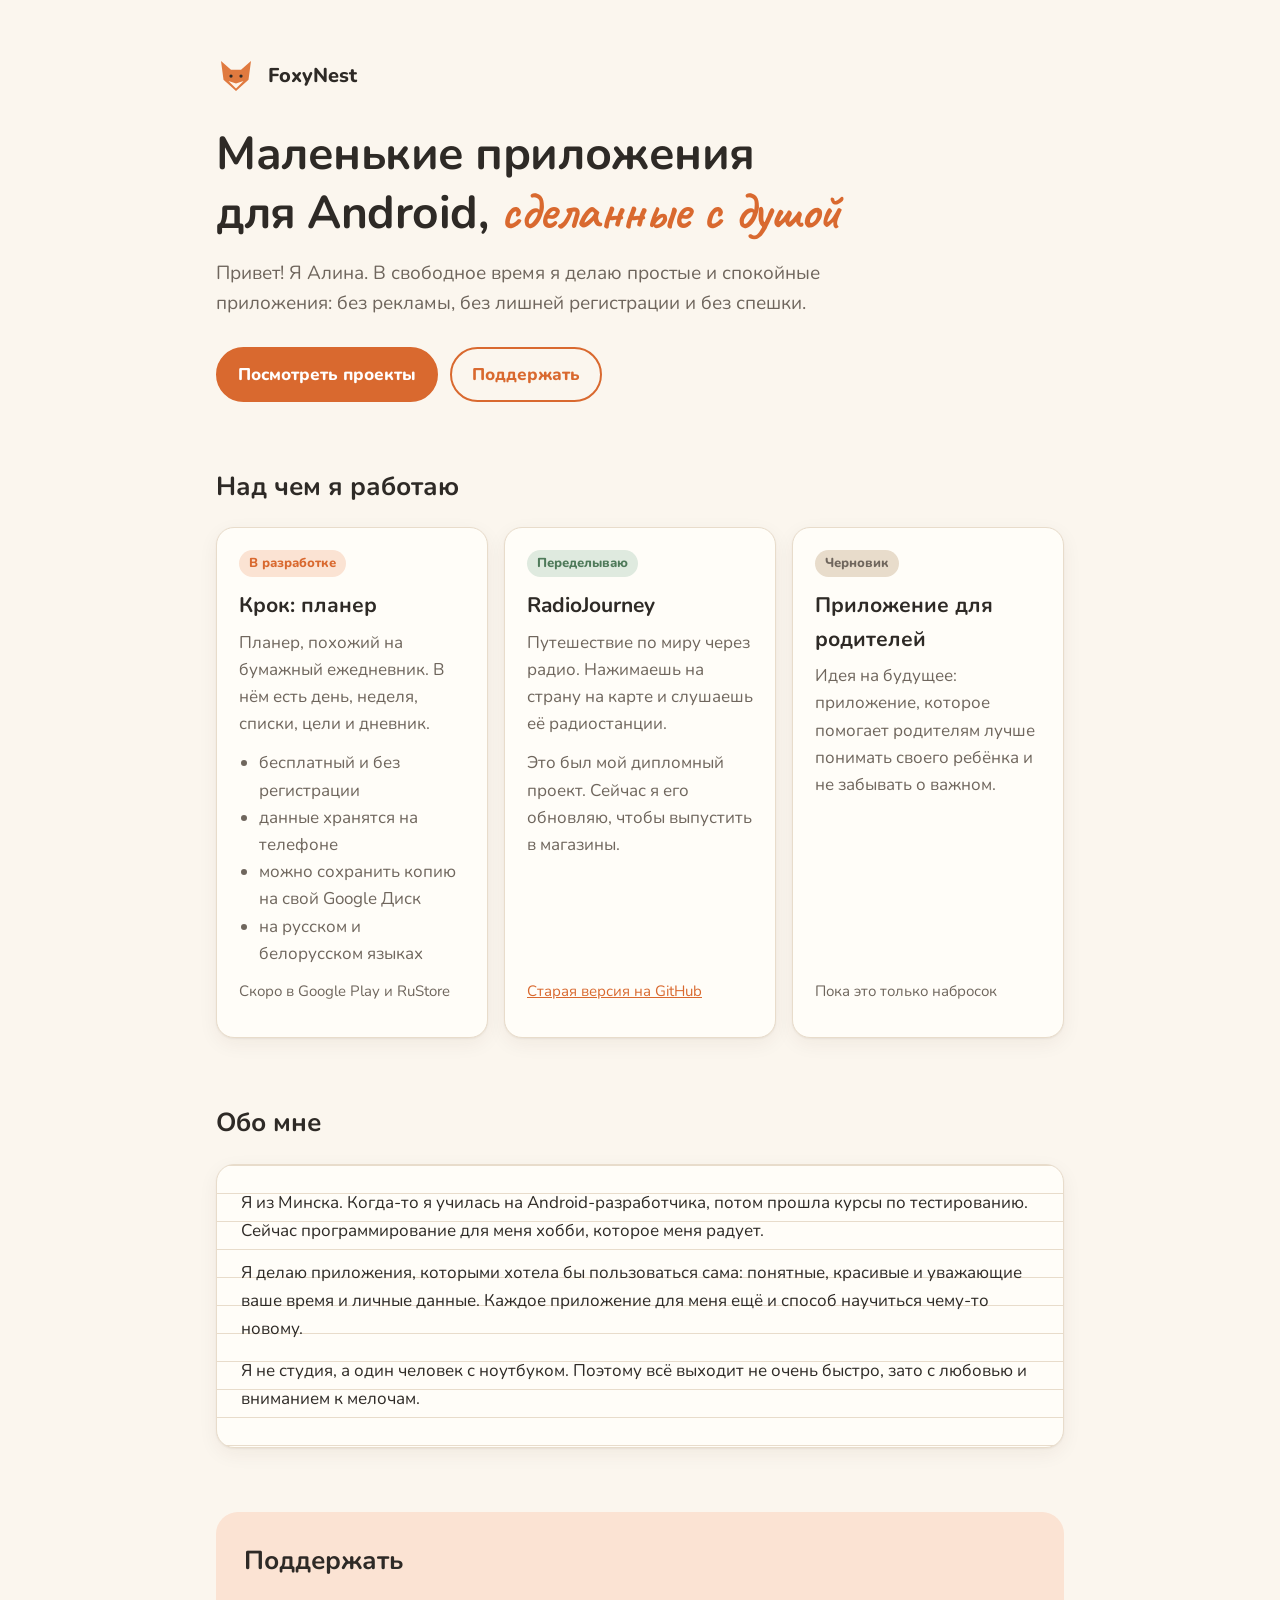
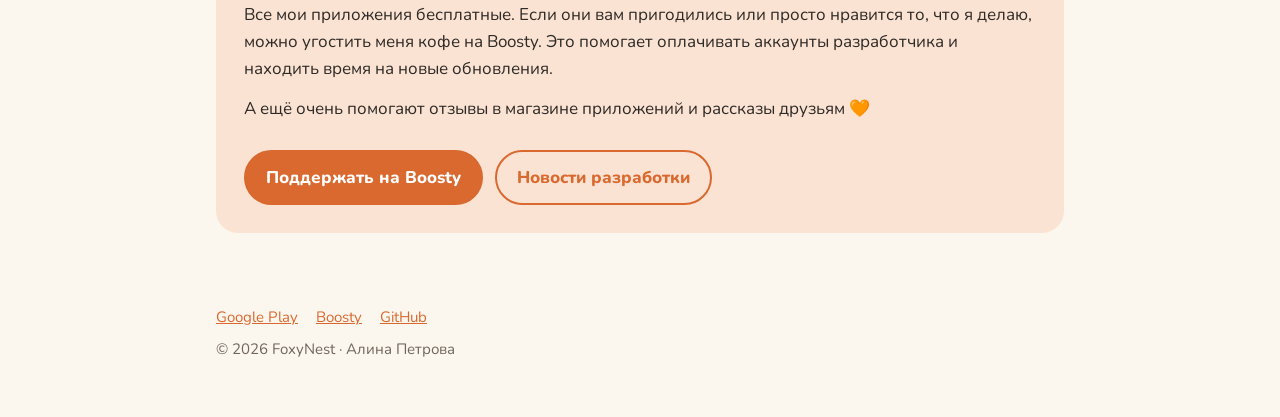
==== index.html @ ed8fb82d "Add files via upload" ====
<!DOCTYPE html>
<html lang="ru">
<head>
  <meta charset="utf-8">
  <meta name="viewport" content="width=device-width, initial-scale=1">
  <title>FoxyNest — приложения для Android</title>
  <meta name="description" content="FoxyNest — маленькая мастерская Алины: простые и спокойные приложения для Android, которые я делаю в свободное время.">
  <!-- Иконка во вкладке браузера: рисуем лисью мордочку прямо тут, без отдельного файла -->
  <link rel="icon" href="data:image/svg+xml,%3Csvg xmlns='http://www.w3.org/2000/svg' viewBox='0 0 64 64'%3E%3Cpath d='M8 8l16 14h16L56 8l-4 30-20 18-20-18z' fill='%23e07a3f'/%3E%3Cpath d='M20 40l12 12 12-12-12 4z' fill='%23fff4e8'/%3E%3C/svg%3E">
  <link rel="preconnect" href="https://fonts.googleapis.com">
  <link rel="preconnect" href="https://fonts.gstatic.com" crossorigin>
  <link href="https://fonts.googleapis.com/css2?family=Caveat:wght@600&family=Nunito:wght@400;600;800&display=swap" rel="stylesheet">
  <style>
    /* Цвета собраны в одном месте, чтобы их было легко поменять */
    :root {
      --bg: #fbf6ee;          /* фон «бумага» */
      --paper: #fffdf8;       /* карточки */
      --ink: #2e2a26;         /* основной текст */
      --muted: #6f665d;       /* второстепенный текст */
      --line: #e8dccb;        /* линии, рамки */
      --fox: #d9692f;         /* лисий оранжевый — акцент */
      --fox-soft: #fbe3d3;
      --green: #4f7a5a;
      --green-soft: #dfeadf;
      --shadow: 0 1px 2px rgba(60,40,20,.06), 0 6px 20px rgba(60,40,20,.06);
    }
    /* Тёмная тема: включается сама, если в телефоне/компьютере стоит тёмная тема */
    @media (prefers-color-scheme: dark) {
      :root {
        --bg: #1d1a17;
        --paper: #26221e;
        --ink: #f1e9df;
        --muted: #b3a797;
        --line: #3b342d;
        --fox: #f08a4b;
        --fox-soft: #3d2a1e;
        --green: #8fbf98;
        --green-soft: #26332a;
        --shadow: none;
      }
    }

    * { box-sizing: border-box; }
    body {
      margin: 0;
      background: var(--bg);
      color: var(--ink);
      font: 17px/1.6 "Nunito", system-ui, sans-serif;
    }
    a { color: var(--fox); }
    .wrap { max-width: 880px; margin: 0 auto; padding: 0 16px; }

    /* ---------- Шапка ---------- */
    header { padding: 56px 0 32px; }
    .brand { display: flex; align-items: center; gap: 12px; font-weight: 800; font-size: 20px; }
    .brand svg { width: 40px; height: 40px; }
    h1 {
      font-size: clamp(30px, 6vw, 46px);
      line-height: 1.15;
      margin: 32px 0 16px;
      letter-spacing: -.01em;
    }
    h1 .hand { font-family: "Caveat", cursive; color: var(--fox); font-size: 1.15em; }
    .lead { font-size: 19px; color: var(--muted); max-width: 640px; margin: 0; }
    .buttons { display: flex; flex-wrap: wrap; gap: 12px; margin-top: 28px; }
    .btn {
      display: inline-block; padding: 12px 20px; border-radius: 999px;
      font-weight: 800; text-decoration: none; border: 2px solid var(--fox);
    }
    .btn.primary { background: var(--fox); color: #fff; }
    .btn.ghost { color: var(--fox); }

    /* ---------- Секции ---------- */
    section { padding: 32px 0; }
    h2 { font-size: 26px; margin: 0 0 20px; }
    .grid { display: grid; gap: 16px; grid-template-columns: repeat(auto-fit, minmax(250px, 1fr)); }
    .card {
      background: var(--paper); border: 1px solid var(--line); border-radius: 18px;
      padding: 22px; box-shadow: var(--shadow); display: flex; flex-direction: column;
    }
    .card h3 { margin: 12px 0 6px; font-size: 21px; }
    .card p { margin: 0 0 12px; color: var(--muted); }
    .card ul { margin: 0 0 12px; padding-left: 20px; color: var(--muted); }
    .card .foot { margin-top: auto; font-size: 15px; }
    .tag {
      align-self: flex-start; font-size: 13px; font-weight: 800; padding: 3px 10px;
      border-radius: 999px; background: var(--fox-soft); color: var(--fox);
    }
    .tag.green { background: var(--green-soft); color: var(--green); }
    .tag.grey { background: var(--line); color: var(--muted); }

    /* Блок «обо мне» — как листок в клетку */
    .note {
      background:
        linear-gradient(var(--line) 1px, transparent 1px) 0 0 / 100% 28px,
        var(--paper);
      border: 1px solid var(--line); border-radius: 18px; padding: 24px 24px 20px;
      box-shadow: var(--shadow);
    }
    .note p { margin: 0 0 14px; line-height: 28px; }

    /* Поддержка */
    .support { background: var(--fox-soft); border-radius: 22px; padding: 28px; }
    .support p { margin: 0 0 12px; }

    footer { padding: 40px 0 56px; color: var(--muted); font-size: 15px; }
    footer .links { display: flex; flex-wrap: wrap; gap: 18px; margin-bottom: 8px; }
  </style>
</head>
<body>

<div class="wrap">

  <header>
    <div class="brand">
      <!-- Логотип-лисичка из простых фигур -->
      <svg viewBox="0 0 64 64" aria-hidden="true">
        <path d="M8 8l16 14h16L56 8l-4 30-20 18-20-18z" fill="#e07a3f"/>
        <path d="M20 40l12 12 12-12-12 4z" fill="#fff4e8"/>
        <circle cx="24" cy="32" r="2.6" fill="#2e2a26"/>
        <circle cx="40" cy="32" r="2.6" fill="#2e2a26"/>
      </svg>
      FoxyNest
    </div>

    <h1>Маленькие приложения<br>для Android, <span class="hand">сделанные с душой</span></h1>
    <p class="lead">
      Привет! Я Алина. В свободное время я делаю простые и спокойные приложения:
      без рекламы, без лишней регистрации и без спешки.
    </p>
    <div class="buttons">
      <a class="btn primary" href="#projects">Посмотреть проекты</a>
      <a class="btn ghost" href="#support">Поддержать</a>
    </div>
  </header>

  <!-- ================= ПРОЕКТЫ ================= -->
  <section id="projects">
    <h2>Над чем я работаю</h2>
    <div class="grid">

      <article class="card">
        <span class="tag">В разработке</span>
        <h3>Крок: планер</h3>
        <p>Планер, похожий на бумажный ежедневник. В нём есть день, неделя, списки, цели и дневник.</p>
        <ul>
          <li>бесплатный и без регистрации</li>
          <li>данные хранятся на телефоне</li>
          <li>можно сохранить копию на свой Google Диск</li>
          <li>на русском и белорусском языках</li>
        </ul>
        <p class="foot">Скоро в Google Play и RuStore</p>
      </article>

      <article class="card">
        <span class="tag green">Переделываю</span>
        <h3>RadioJourney</h3>
        <p>Путешествие по миру через радио. Нажимаешь на страну на карте и слушаешь её радиостанции.</p>
        <p>Это был мой дипломный проект. Сейчас я его обновляю, чтобы выпустить в магазины.</p>
        <p class="foot"><a href="https://github.com/FoxyTheOne/GRADUATE_WORK">Старая версия на GitHub</a></p>
      </article>

      <article class="card">
        <span class="tag grey">Черновик</span>
        <h3>Приложение для родителей</h3>
        <p>Идея на будущее: приложение, которое помогает родителям лучше понимать своего ребёнка и не забывать о важном.</p>
        <p class="foot">Пока это только набросок</p>
      </article>

    </div>
  </section>

  <!-- ================= ОБО МНЕ ================= -->
  <section id="about">
    <h2>Обо мне</h2>
    <div class="note">
      <p>Я из Минска. Когда-то я училась на Android-разработчика, потом прошла курсы по тестированию. Сейчас программирование для меня хобби, которое меня радует.</p>
      <p>Я делаю приложения, которыми хотела бы пользоваться сама: понятные, красивые и уважающие ваше время и личные данные. Каждое приложение для меня ещё и способ научиться чему-то новому.</p>
      <p>Я не студия, а один человек с ноутбуком. Поэтому всё выходит не очень быстро, зато с любовью и вниманием к мелочам.</p>
    </div>
  </section>

  <!-- ================= ПОДДЕРЖКА ================= -->
  <section id="support">
    <div class="support">
      <h2>Поддержать</h2>
      <p>Все мои приложения бесплатные. Если они вам пригодились или просто нравится то, что я делаю, можно угостить меня кофе на Boosty. Это помогает оплачивать аккаунты разработчика и находить время на новые обновления.</p>
      <p>А ещё очень помогают отзывы в магазине приложений и рассказы друзьям 🧡</p>
      <div class="buttons">
        <a class="btn primary" href="https://boosty.to/foxynest/donate">Поддержать на Boosty</a>
        <a class="btn ghost" href="https://boosty.to/foxynest">Новости разработки</a>
      </div>
    </div>
  </section>

  <footer>
    <div class="links">
      <a href="https://play.google.com/store/apps/dev?id=5456793891038364788">Google Play</a>
      <a href="https://boosty.to/foxynest">Boosty</a>
      <a href="https://github.com/FoxyTheOne">GitHub</a>
      <!-- Сюда можно добавить почту, например: <a href="mailto:...">Написать мне</a> -->
    </div>
    © 2026 FoxyNest · Алина Петрова
  </footer>

</div>
</body>
</html>
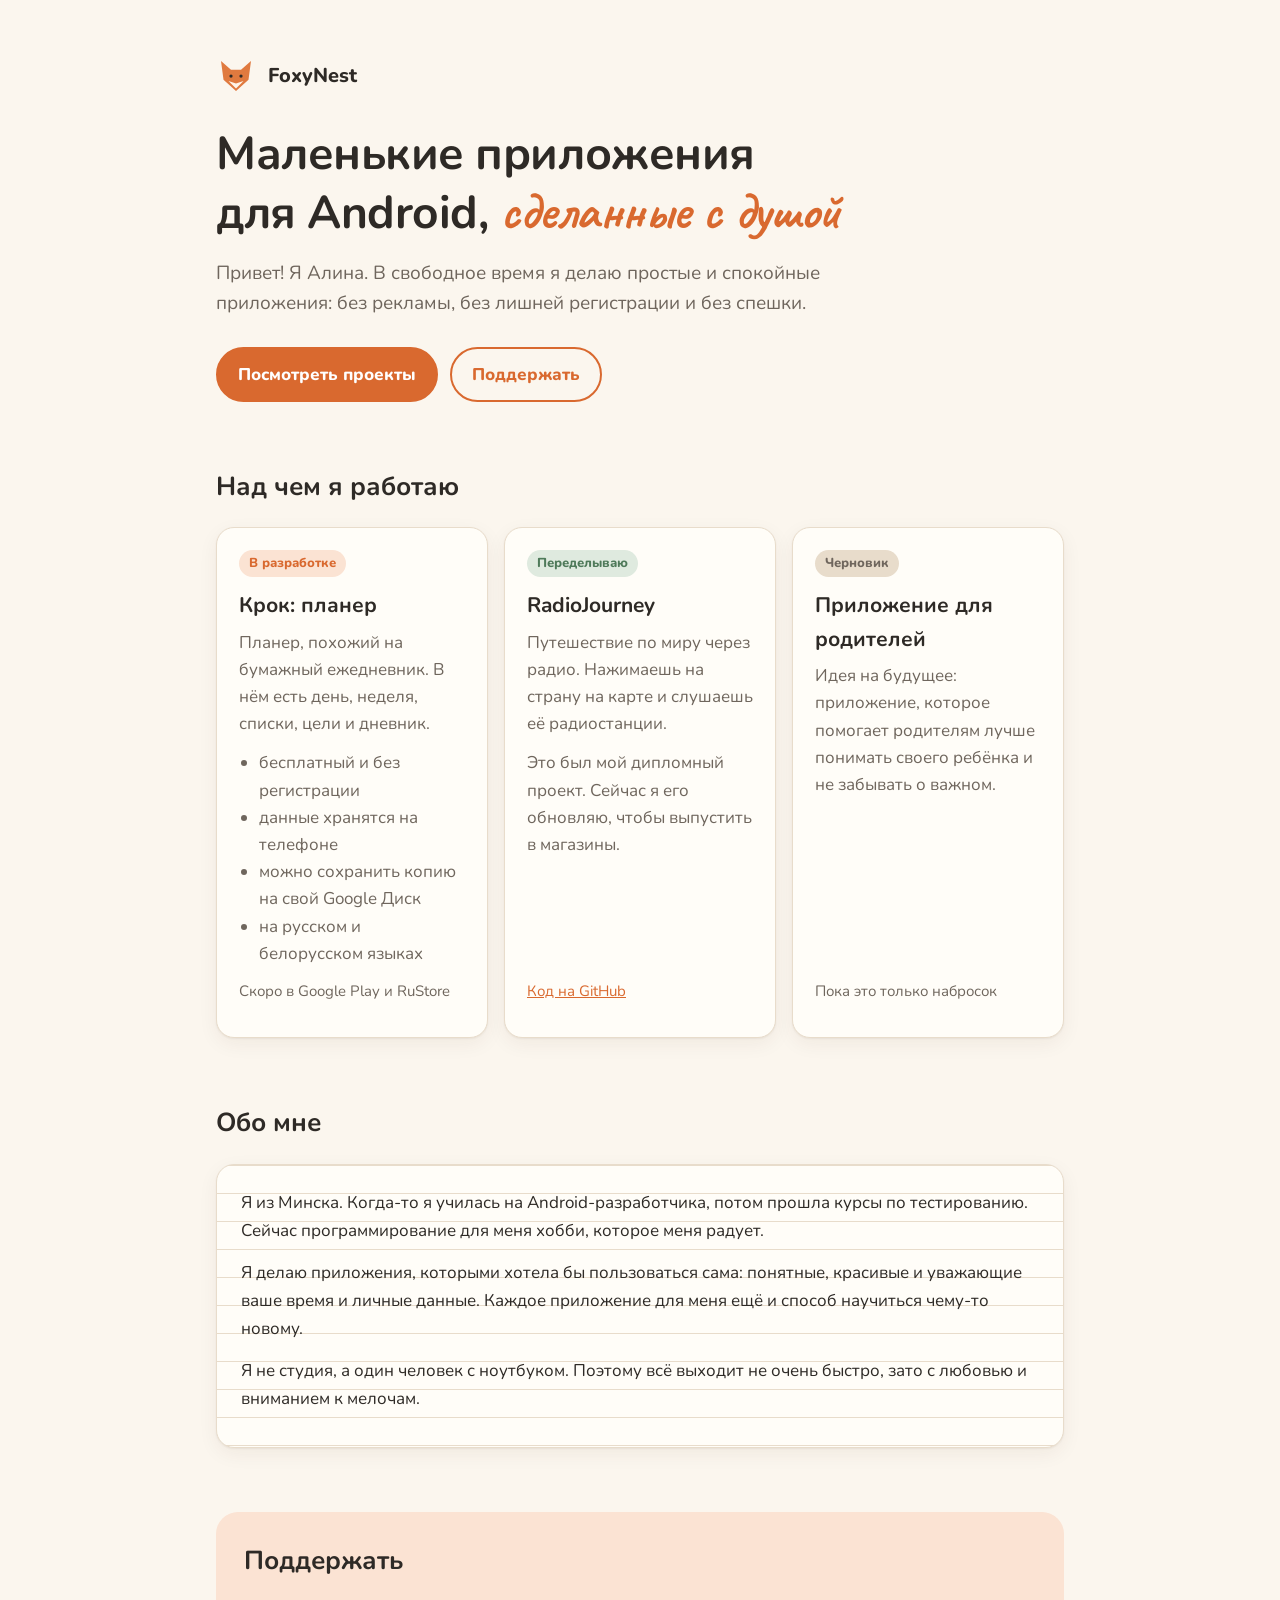
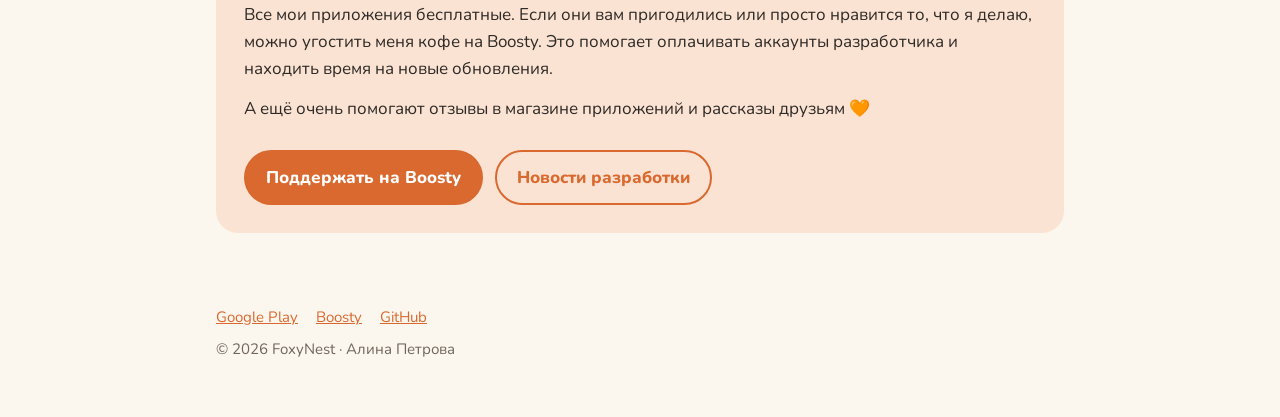
==== commit 2c2b2cbd: "Update index.html" ====
--- a/index.html
+++ b/index.html
@@ -157,7 +157,7 @@
         <h3>RadioJourney</h3>
         <p>Путешествие по миру через радио. Нажимаешь на страну на карте и слушаешь её радиостанции.</p>
         <p>Это был мой дипломный проект. Сейчас я его обновляю, чтобы выпустить в магазины.</p>
-        <p class="foot"><a href="https://github.com/FoxyTheOne/GRADUATE_WORK">Старая версия на GitHub</a></p>
+        <p class="foot"><a href="https://github.com/FoxyTheOne/RadioJourney">Код на GitHub</a></p>
       </article>
 
       <article class="card">
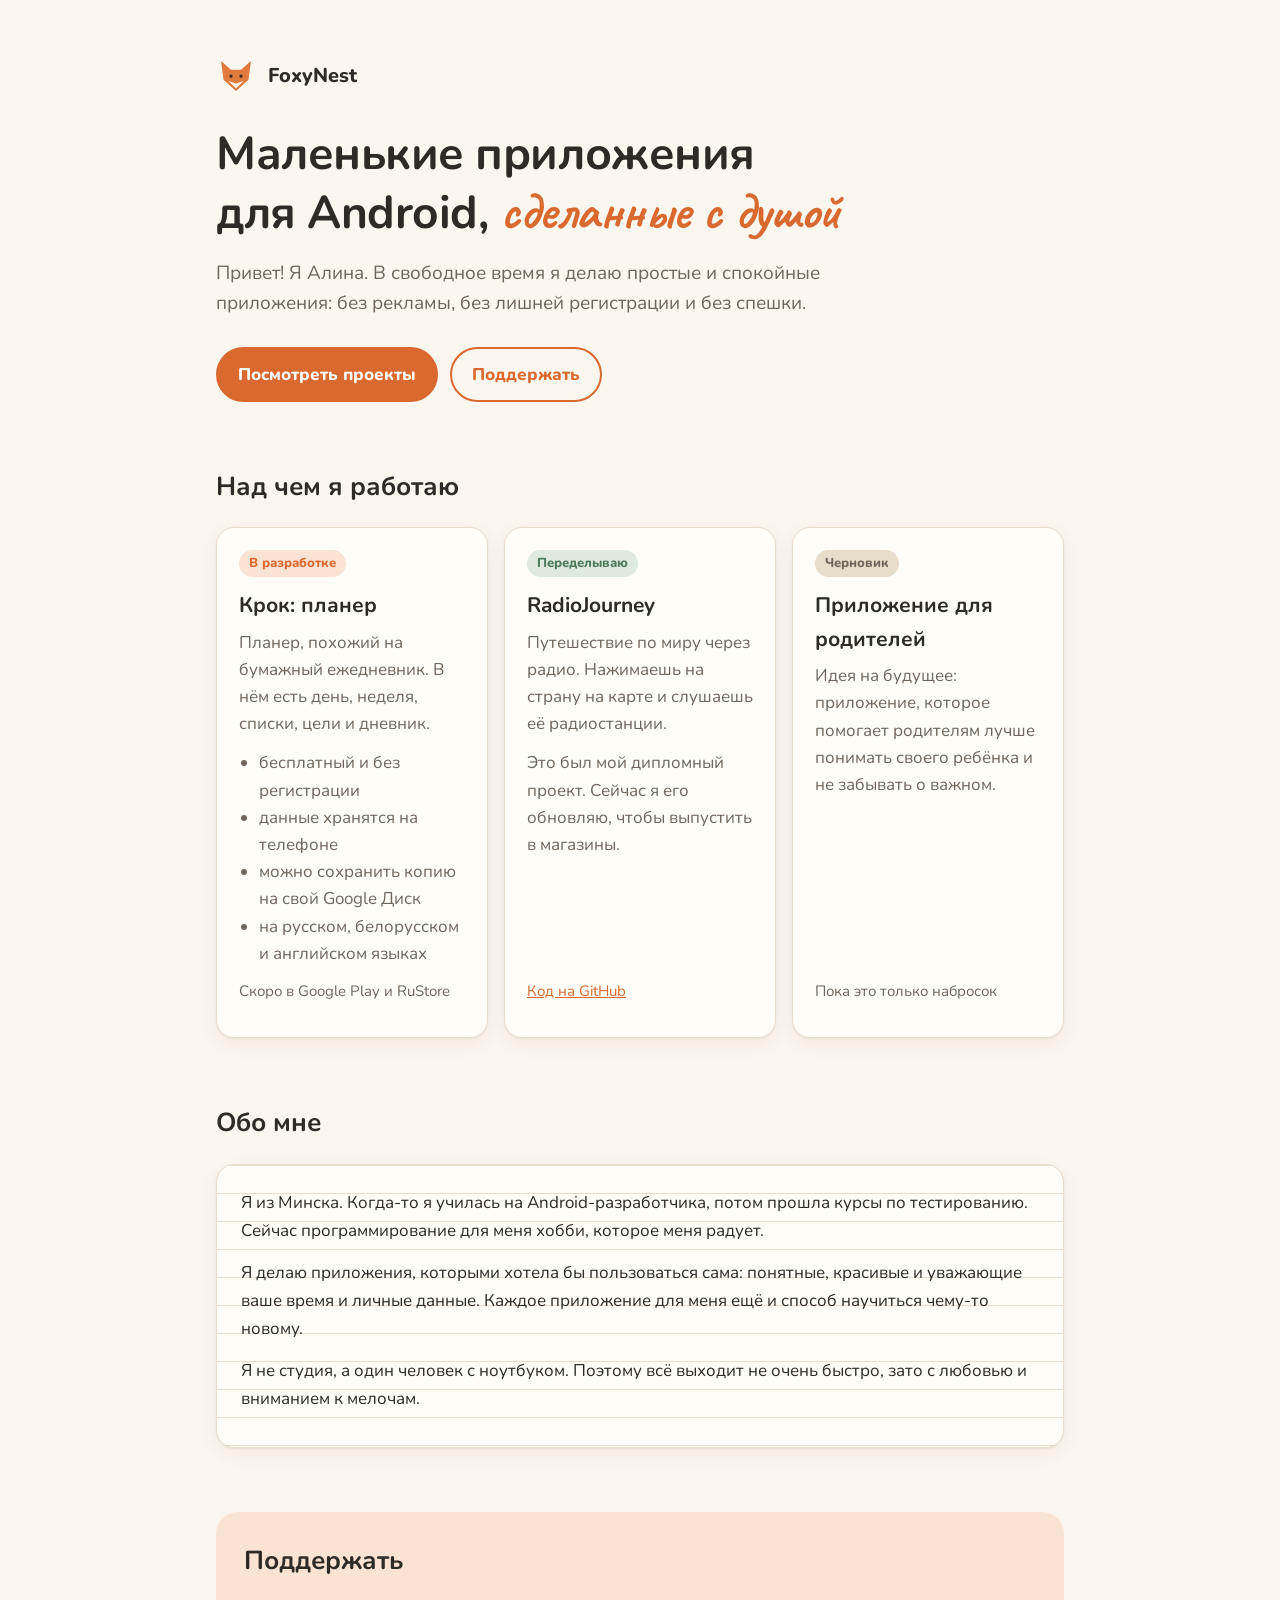
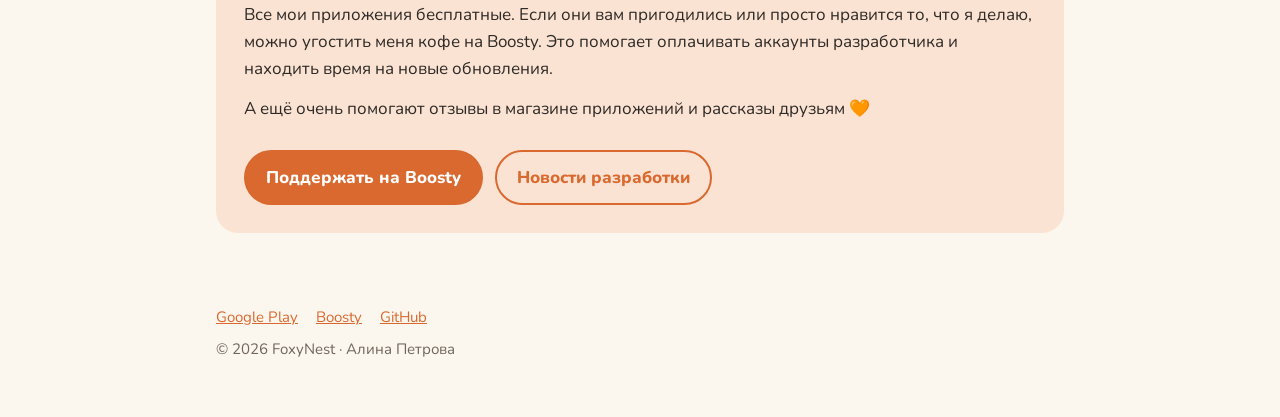
==== commit f335c77e: "Update index.html" ====
--- a/index.html
+++ b/index.html
@@ -147,7 +147,7 @@
           <li>бесплатный и без регистрации</li>
           <li>данные хранятся на телефоне</li>
           <li>можно сохранить копию на свой Google Диск</li>
-          <li>на русском и белорусском языках</li>
+          <li>на русском, белорусском и английском языках</li>
         </ul>
         <p class="foot">Скоро в Google Play и RuStore</p>
       </article>
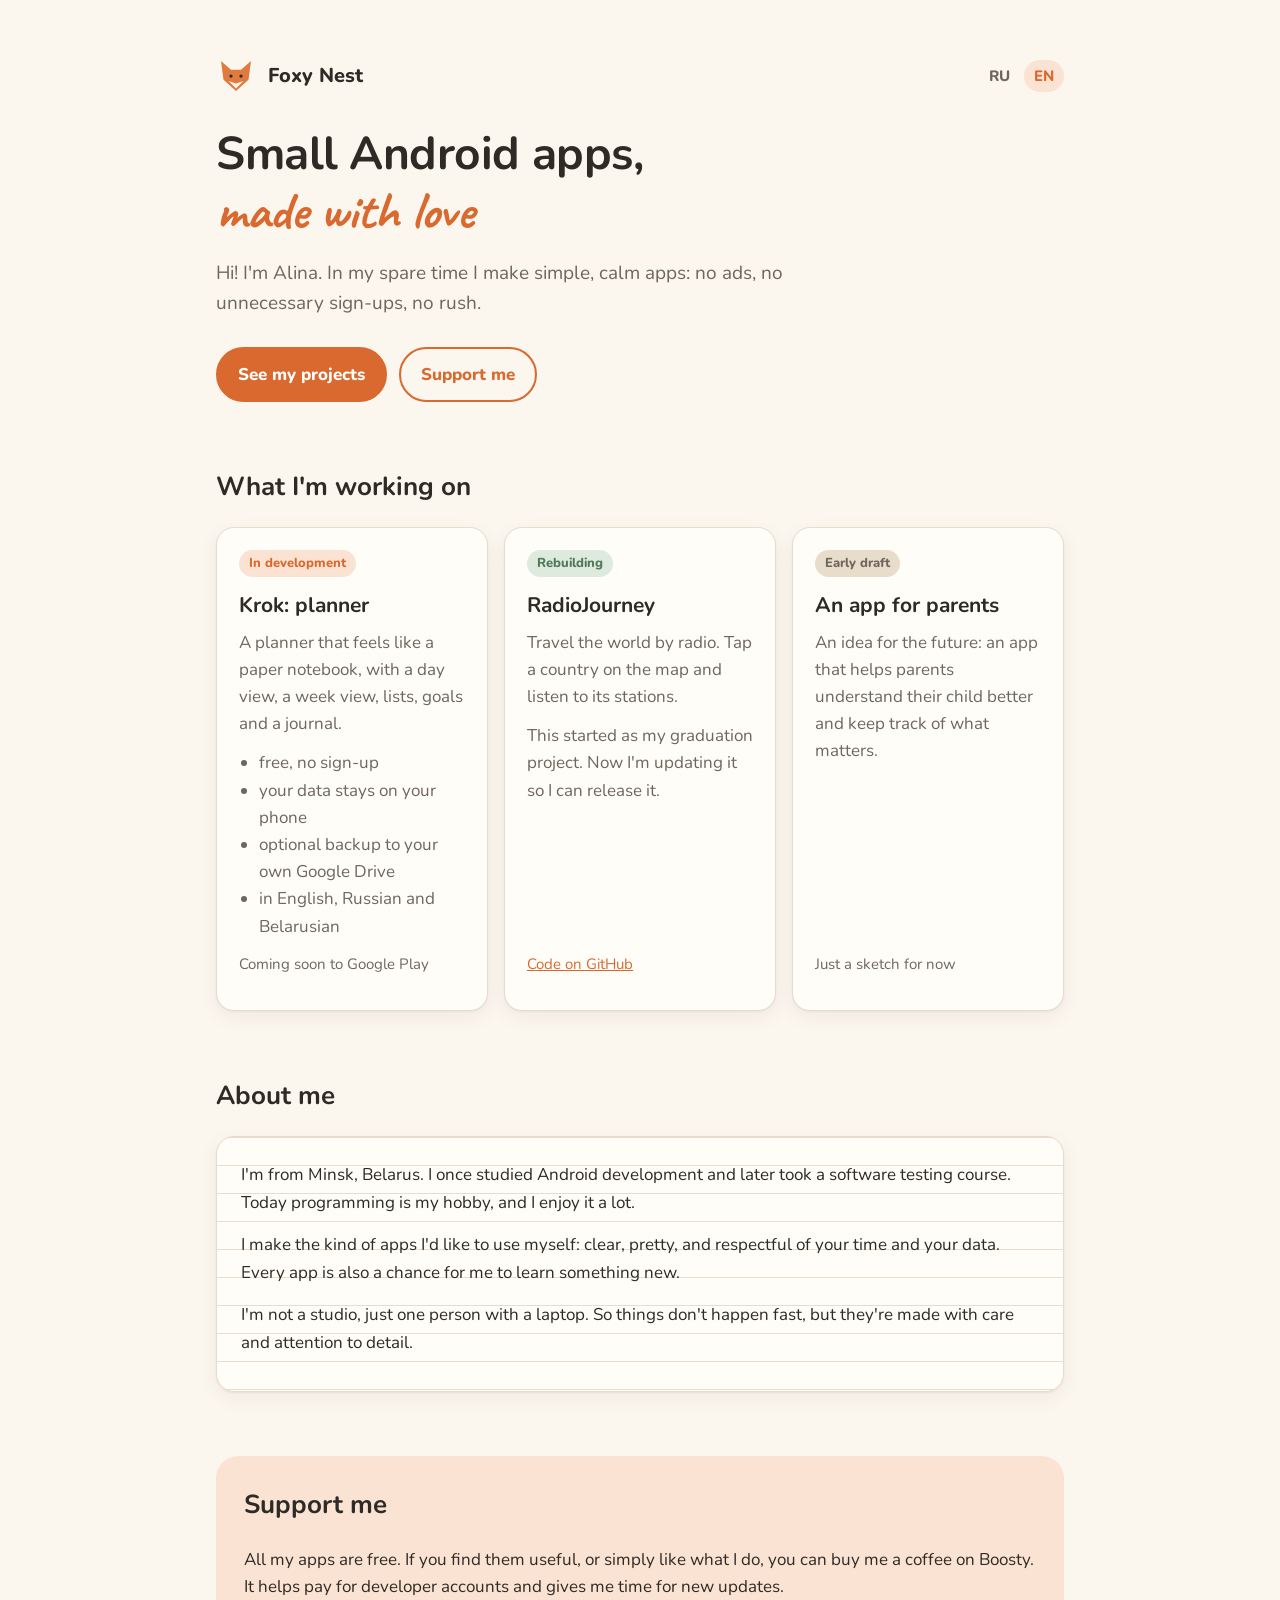
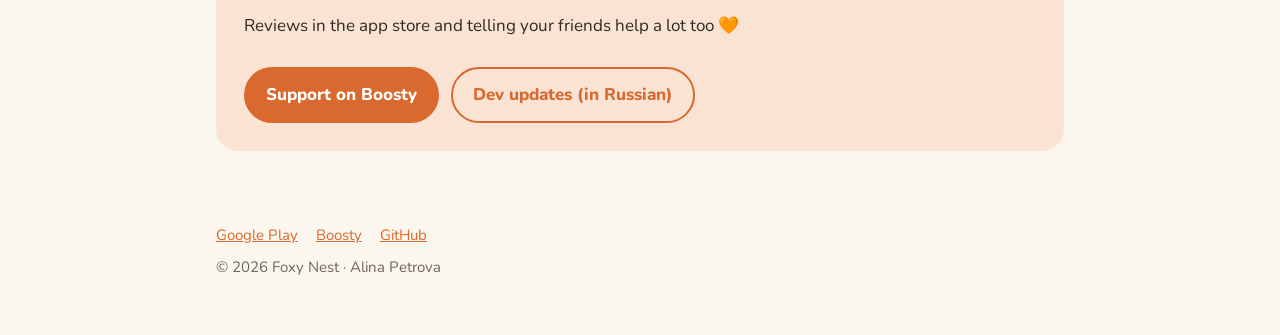
==== commit 64275150: "Add files via upload" ====
--- a/index.html
+++ b/index.html
@@ -3,124 +3,56 @@
 <head>
   <meta charset="utf-8">
   <meta name="viewport" content="width=device-width, initial-scale=1">
-  <title>FoxyNest — приложения для Android</title>
-  <meta name="description" content="FoxyNest — маленькая мастерская Алины: простые и спокойные приложения для Android, которые я делаю в свободное время.">
+  <title>Foxy Nest — приложения для Android</title>
+  <meta name="description" content="Foxy Nest — маленькая мастерская Алины: простые и спокойные приложения для Android, которые я делаю в свободное время.">
   <!-- Иконка во вкладке браузера: рисуем лисью мордочку прямо тут, без отдельного файла -->
   <link rel="icon" href="data:image/svg+xml,%3Csvg xmlns='http://www.w3.org/2000/svg' viewBox='0 0 64 64'%3E%3Cpath d='M8 8l16 14h16L56 8l-4 30-20 18-20-18z' fill='%23e07a3f'/%3E%3Cpath d='M20 40l12 12 12-12-12 4z' fill='%23fff4e8'/%3E%3C/svg%3E">
   <link rel="preconnect" href="https://fonts.googleapis.com">
   <link rel="preconnect" href="https://fonts.gstatic.com" crossorigin>
   <link href="https://fonts.googleapis.com/css2?family=Caveat:wght@600&family=Nunito:wght@400;600;800&display=swap" rel="stylesheet">
-  <style>
-    /* Цвета собраны в одном месте, чтобы их было легко поменять */
-    :root {
-      --bg: #fbf6ee;          /* фон «бумага» */
-      --paper: #fffdf8;       /* карточки */
-      --ink: #2e2a26;         /* основной текст */
-      --muted: #6f665d;       /* второстепенный текст */
-      --line: #e8dccb;        /* линии, рамки */
-      --fox: #d9692f;         /* лисий оранжевый — акцент */
-      --fox-soft: #fbe3d3;
-      --green: #4f7a5a;
-      --green-soft: #dfeadf;
-      --shadow: 0 1px 2px rgba(60,40,20,.06), 0 6px 20px rgba(60,40,20,.06);
-    }
-    /* Тёмная тема: включается сама, если в телефоне/компьютере стоит тёмная тема */
-    @media (prefers-color-scheme: dark) {
-      :root {
-        --bg: #1d1a17;
-        --paper: #26221e;
-        --ink: #f1e9df;
-        --muted: #b3a797;
-        --line: #3b342d;
-        --fox: #f08a4b;
-        --fox-soft: #3d2a1e;
-        --green: #8fbf98;
-        --green-soft: #26332a;
-        --shadow: none;
-      }
-    }
-
-    * { box-sizing: border-box; }
-    body {
-      margin: 0;
-      background: var(--bg);
-      color: var(--ink);
-      font: 17px/1.6 "Nunito", system-ui, sans-serif;
-    }
-    a { color: var(--fox); }
-    .wrap { max-width: 880px; margin: 0 auto; padding: 0 16px; }
-
-    /* ---------- Шапка ---------- */
-    header { padding: 56px 0 32px; }
-    .brand { display: flex; align-items: center; gap: 12px; font-weight: 800; font-size: 20px; }
-    .brand svg { width: 40px; height: 40px; }
-    h1 {
-      font-size: clamp(30px, 6vw, 46px);
-      line-height: 1.15;
-      margin: 32px 0 16px;
-      letter-spacing: -.01em;
-    }
-    h1 .hand { font-family: "Caveat", cursive; color: var(--fox); font-size: 1.15em; }
-    .lead { font-size: 19px; color: var(--muted); max-width: 640px; margin: 0; }
-    .buttons { display: flex; flex-wrap: wrap; gap: 12px; margin-top: 28px; }
-    .btn {
-      display: inline-block; padding: 12px 20px; border-radius: 999px;
-      font-weight: 800; text-decoration: none; border: 2px solid var(--fox);
-    }
-    .btn.primary { background: var(--fox); color: #fff; }
-    .btn.ghost { color: var(--fox); }
-
-    /* ---------- Секции ---------- */
-    section { padding: 32px 0; }
-    h2 { font-size: 26px; margin: 0 0 20px; }
-    .grid { display: grid; gap: 16px; grid-template-columns: repeat(auto-fit, minmax(250px, 1fr)); }
-    .card {
-      background: var(--paper); border: 1px solid var(--line); border-radius: 18px;
-      padding: 22px; box-shadow: var(--shadow); display: flex; flex-direction: column;
-    }
-    .card h3 { margin: 12px 0 6px; font-size: 21px; }
-    .card p { margin: 0 0 12px; color: var(--muted); }
-    .card ul { margin: 0 0 12px; padding-left: 20px; color: var(--muted); }
-    .card .foot { margin-top: auto; font-size: 15px; }
-    .tag {
-      align-self: flex-start; font-size: 13px; font-weight: 800; padding: 3px 10px;
-      border-radius: 999px; background: var(--fox-soft); color: var(--fox);
-    }
-    .tag.green { background: var(--green-soft); color: var(--green); }
-    .tag.grey { background: var(--line); color: var(--muted); }
-
-    /* Блок «обо мне» — как листок в клетку */
-    .note {
-      background:
-        linear-gradient(var(--line) 1px, transparent 1px) 0 0 / 100% 28px,
-        var(--paper);
-      border: 1px solid var(--line); border-radius: 18px; padding: 24px 24px 20px;
-      box-shadow: var(--shadow);
-    }
-    .note p { margin: 0 0 14px; line-height: 28px; }
-
-    /* Поддержка */
-    .support { background: var(--fox-soft); border-radius: 22px; padding: 28px; }
-    .support p { margin: 0 0 12px; }
-
-    footer { padding: 40px 0 56px; color: var(--muted); font-size: 15px; }
-    footer .links { display: flex; flex-wrap: wrap; gap: 18px; margin-bottom: 8px; }
-  </style>
+  <!-- Все стили лежат в отдельном файле style.css: его используют обе версии сайта (RU и EN) -->
+  <link rel="stylesheet" href="style.css">
+  <!-- Подсказка поисковикам: это один сайт на двух языках, вот адрес каждой версии -->
+  <link rel="alternate" hreflang="ru" href="https://foxytheone.github.io/">
+  <link rel="alternate" hreflang="en" href="https://foxytheone.github.io/en/">
+  <script>
+    // Автовыбор языка при первом заходе.
+    // navigator.languages — языки, выбранные в браузере человека.
+    // Если среди них нет русского, белорусского или украинского, открываем английскую версию.
+    // Если человек сам нажал RU или EN, выбор запоминается в localStorage (памяти браузера),
+    // и больше мы его никуда не перенаправляем. try/catch нужен, потому что в некоторых
+    // браузерах (например, в режиме инкогнито) доступ к localStorage запрещён.
+    (function () {
+      try {
+        if (localStorage.getItem('lang')) return;
+        var langs = navigator.languages || [navigator.language || ''];
+        var ours = langs.some(function (l) { return /^(ru|be|uk)/i.test(l); });
+        if (!ours) location.replace('en/');
+      } catch (e) {}
+    })();
+  </script>
 </head>
 <body>
 
 <div class="wrap">
 
   <header>
-    <div class="brand">
-      <!-- Логотип-лисичка из простых фигур -->
-      <svg viewBox="0 0 64 64" aria-hidden="true">
-        <path d="M8 8l16 14h16L56 8l-4 30-20 18-20-18z" fill="#e07a3f"/>
-        <path d="M20 40l12 12 12-12-12 4z" fill="#fff4e8"/>
-        <circle cx="24" cy="32" r="2.6" fill="#2e2a26"/>
-        <circle cx="40" cy="32" r="2.6" fill="#2e2a26"/>
-      </svg>
-      FoxyNest
+    <div class="top">
+      <div class="brand">
+        <!-- Логотип-лисичка из простых фигур -->
+        <svg viewBox="0 0 64 64" aria-hidden="true">
+          <path d="M8 8l16 14h16L56 8l-4 30-20 18-20-18z" fill="#e07a3f"/>
+          <path d="M20 40l12 12 12-12-12 4z" fill="#fff4e8"/>
+          <circle cx="24" cy="32" r="2.6" fill="#2e2a26"/>
+          <circle cx="40" cy="32" r="2.6" fill="#2e2a26"/>
+        </svg>
+        Foxy Nest
+      </div>
+      <!-- Переключатель языка. onclick запоминает выбор, чтобы автовыбор больше не срабатывал -->
+      <nav class="lang" aria-label="Язык">
+        <span>RU</span>
+        <a href="en/" onclick="try{localStorage.setItem('lang','en')}catch(e){}">EN</a>
+      </nav>
     </div>
 
     <h1>Маленькие приложения<br>для Android, <span class="hand">сделанные с душой</span></h1>
@@ -200,7 +132,7 @@
       <a href="https://github.com/FoxyTheOne">GitHub</a>
       <!-- Сюда можно добавить почту, например: <a href="mailto:...">Написать мне</a> -->
     </div>
-    © 2026 FoxyNest · Алина Петрова
+    © 2026 Foxy Nest · Алина Петрова
   </footer>
 
 </div>
--- a/style.css
+++ b/style.css
@@ -0,0 +1,101 @@
+/* Цвета собраны в одном месте, чтобы их было легко поменять */
+:root {
+  --bg: #fbf6ee;          /* фон «бумага» */
+  --paper: #fffdf8;       /* карточки */
+  --ink: #2e2a26;         /* основной текст */
+  --muted: #6f665d;       /* второстепенный текст */
+  --line: #e8dccb;        /* линии, рамки */
+  --fox: #d9692f;         /* лисий оранжевый — акцент */
+  --fox-soft: #fbe3d3;
+  --green: #4f7a5a;
+  --green-soft: #dfeadf;
+  --shadow: 0 1px 2px rgba(60,40,20,.06), 0 6px 20px rgba(60,40,20,.06);
+}
+/* Тёмная тема: включается сама, если в телефоне/компьютере стоит тёмная тема */
+@media (prefers-color-scheme: dark) {
+  :root {
+    --bg: #1d1a17;
+    --paper: #26221e;
+    --ink: #f1e9df;
+    --muted: #b3a797;
+    --line: #3b342d;
+    --fox: #f08a4b;
+    --fox-soft: #3d2a1e;
+    --green: #8fbf98;
+    --green-soft: #26332a;
+    --shadow: none;
+  }
+}
+
+* { box-sizing: border-box; }
+body {
+  margin: 0;
+  background: var(--bg);
+  color: var(--ink);
+  font: 17px/1.6 "Nunito", system-ui, sans-serif;
+}
+a { color: var(--fox); }
+.wrap { max-width: 880px; margin: 0 auto; padding: 0 16px; }
+
+/* ---------- Шапка ---------- */
+header { padding: 56px 0 32px; }
+.brand { display: flex; align-items: center; gap: 12px; font-weight: 800; font-size: 20px; }
+.brand svg { width: 40px; height: 40px; }
+h1 {
+  font-size: clamp(30px, 6vw, 46px);
+  line-height: 1.15;
+  margin: 32px 0 16px;
+  letter-spacing: -.01em;
+}
+h1 .hand { font-family: "Caveat", cursive; color: var(--fox); font-size: 1.15em; }
+.lead { font-size: 19px; color: var(--muted); max-width: 640px; margin: 0; }
+.buttons { display: flex; flex-wrap: wrap; gap: 12px; margin-top: 28px; }
+.btn {
+  display: inline-block; padding: 12px 20px; border-radius: 999px;
+  font-weight: 800; text-decoration: none; border: 2px solid var(--fox);
+}
+.btn.primary { background: var(--fox); color: #fff; }
+.btn.ghost { color: var(--fox); }
+
+/* ---------- Секции ---------- */
+section { padding: 32px 0; }
+h2 { font-size: 26px; margin: 0 0 20px; }
+.grid { display: grid; gap: 16px; grid-template-columns: repeat(auto-fit, minmax(250px, 1fr)); }
+.card {
+  background: var(--paper); border: 1px solid var(--line); border-radius: 18px;
+  padding: 22px; box-shadow: var(--shadow); display: flex; flex-direction: column;
+}
+.card h3 { margin: 12px 0 6px; font-size: 21px; }
+.card p { margin: 0 0 12px; color: var(--muted); }
+.card ul { margin: 0 0 12px; padding-left: 20px; color: var(--muted); }
+.card .foot { margin-top: auto; font-size: 15px; }
+.tag {
+  align-self: flex-start; font-size: 13px; font-weight: 800; padding: 3px 10px;
+  border-radius: 999px; background: var(--fox-soft); color: var(--fox);
+}
+.tag.green { background: var(--green-soft); color: var(--green); }
+.tag.grey { background: var(--line); color: var(--muted); }
+
+/* Блок «обо мне» — как листок в клетку */
+.note {
+  background:
+    linear-gradient(var(--line) 1px, transparent 1px) 0 0 / 100% 28px,
+    var(--paper);
+  border: 1px solid var(--line); border-radius: 18px; padding: 24px 24px 20px;
+  box-shadow: var(--shadow);
+}
+.note p { margin: 0 0 14px; line-height: 28px; }
+
+/* Поддержка */
+.support { background: var(--fox-soft); border-radius: 22px; padding: 28px; }
+.support p { margin: 0 0 12px; }
+
+footer { padding: 40px 0 56px; color: var(--muted); font-size: 15px; }
+footer .links { display: flex; flex-wrap: wrap; gap: 18px; margin-bottom: 8px; }
+
+/* ---------- Переключатель языка (RU / EN) в шапке ---------- */
+.top { display: flex; align-items: center; justify-content: space-between; gap: 12px; }
+.lang { display: flex; gap: 4px; font-weight: 800; font-size: 15px; }
+.lang a, .lang span { padding: 4px 10px; border-radius: 999px; text-decoration: none; }
+.lang span { background: var(--fox-soft); color: var(--fox); } /* текущий язык */
+.lang a { color: var(--muted); }
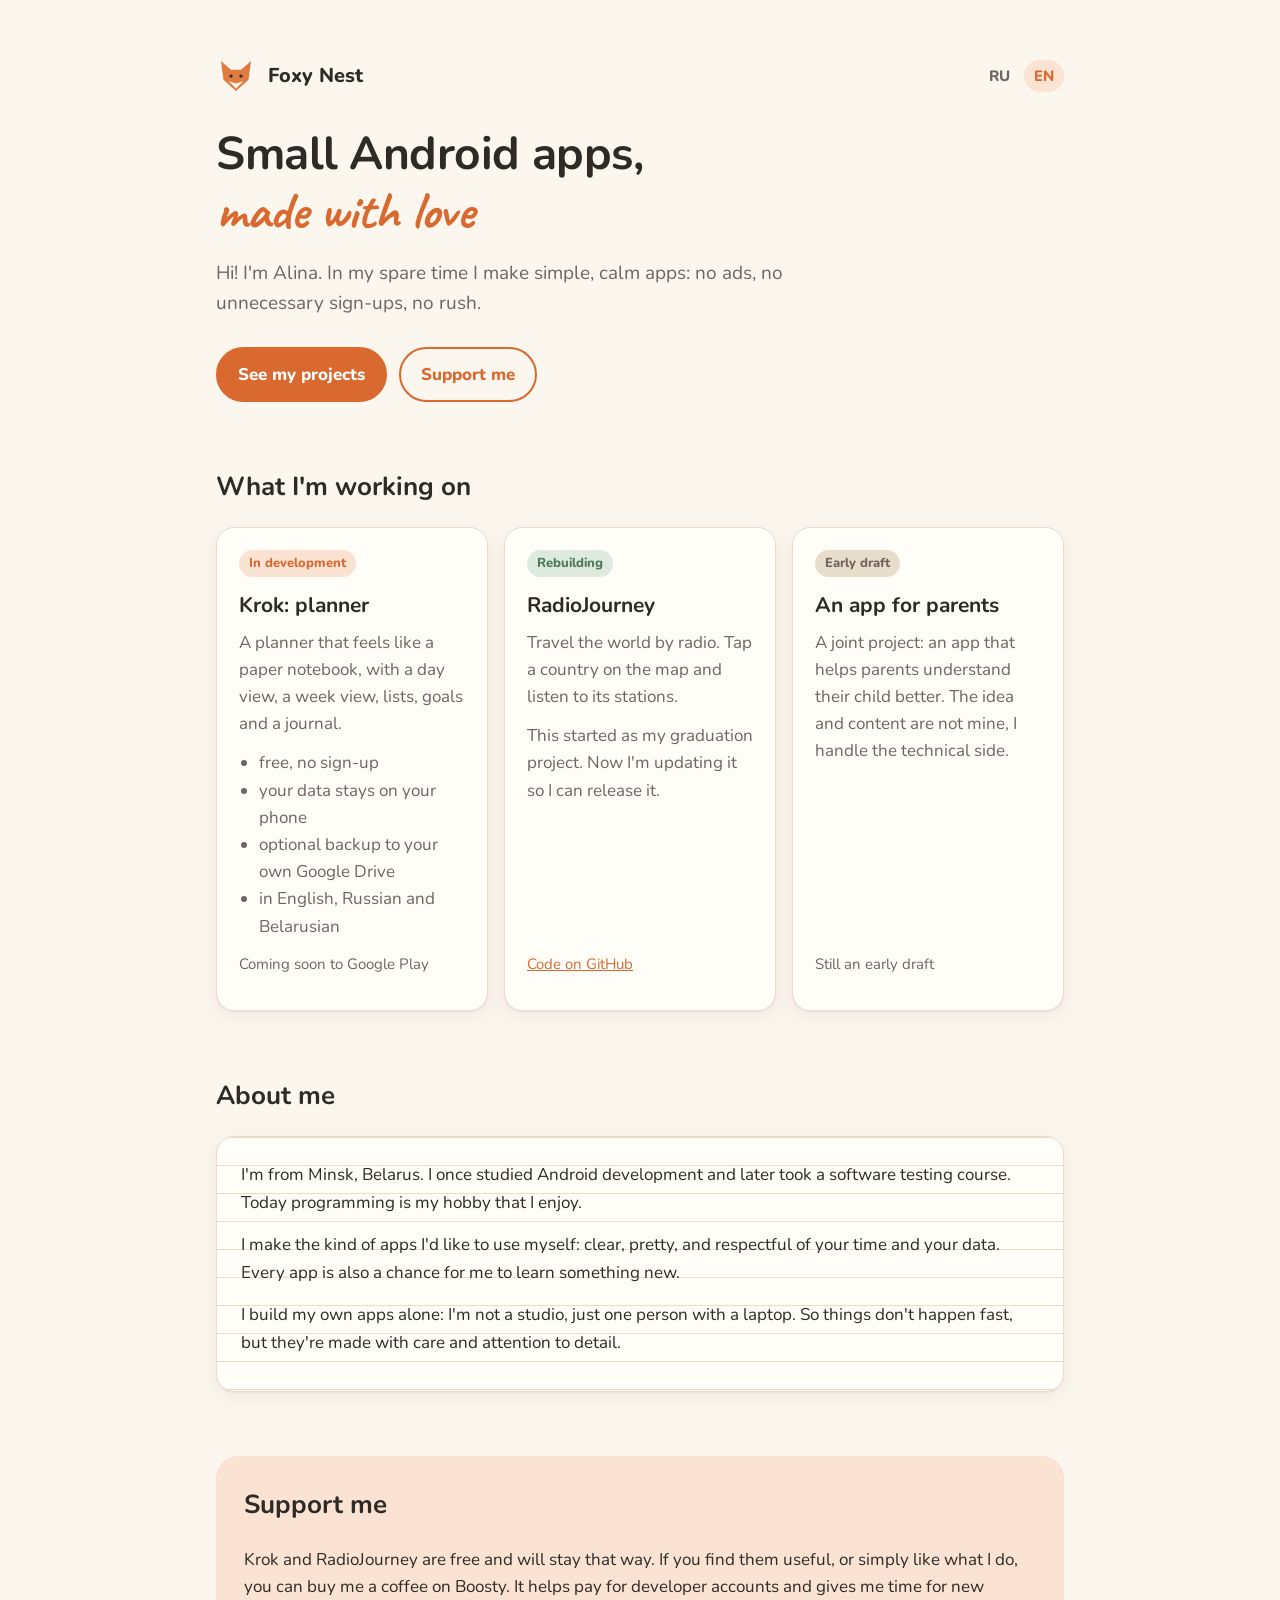
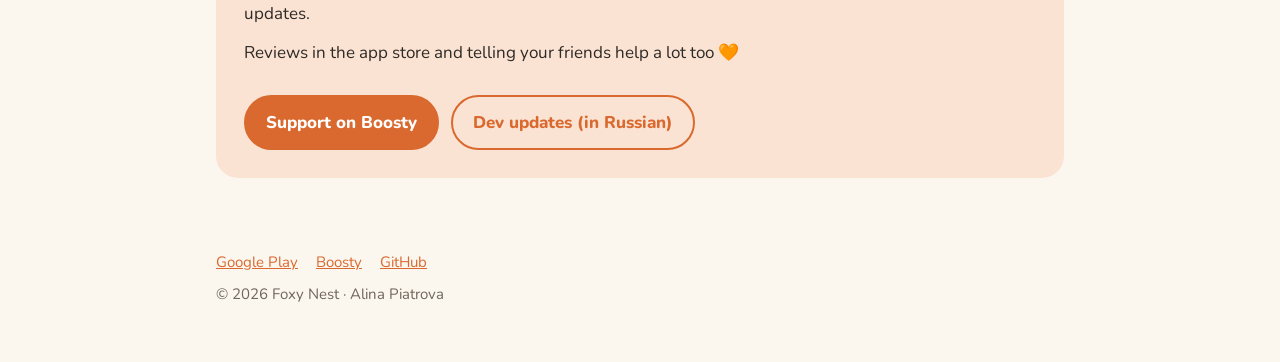
==== commit b7cf6c09: "Add files via upload" ====
--- a/index.html
+++ b/index.html
@@ -95,8 +95,8 @@
       <article class="card">
         <span class="tag grey">Черновик</span>
         <h3>Приложение для родителей</h3>
-        <p>Идея на будущее: приложение, которое помогает родителям лучше понимать своего ребёнка и не забывать о важном.</p>
-        <p class="foot">Пока это только набросок</p>
+        <p>Совместный проект: приложение, которое помогает родителям лучше понимать своего ребёнка. Идея и содержание не мои, я делаю техническую часть.</p>
+        <p class="foot">Пока это ранний черновик</p>
       </article>
 
     </div>
@@ -108,7 +108,7 @@
     <div class="note">
       <p>Я из Минска. Когда-то я училась на Android-разработчика, потом прошла курсы по тестированию. Сейчас программирование для меня хобби, которое меня радует.</p>
       <p>Я делаю приложения, которыми хотела бы пользоваться сама: понятные, красивые и уважающие ваше время и личные данные. Каждое приложение для меня ещё и способ научиться чему-то новому.</p>
-      <p>Я не студия, а один человек с ноутбуком. Поэтому всё выходит не очень быстро, зато с любовью и вниманием к мелочам.</p>
+      <p>Свои приложения я делаю одна: я не студия, а один человек с ноутбуком. Поэтому всё выходит не очень быстро, зато с любовью и вниманием к мелочам.</p>
     </div>
   </section>
 
@@ -116,7 +116,7 @@
   <section id="support">
     <div class="support">
       <h2>Поддержать</h2>
-      <p>Все мои приложения бесплатные. Если они вам пригодились или просто нравится то, что я делаю, можно угостить меня кофе на Boosty. Это помогает оплачивать аккаунты разработчика и находить время на новые обновления.</p>
+      <p>Крок и RadioJourney бесплатные и такими останутся. Если они вам пригодились или просто нравится то, что я делаю, можно угостить меня кофе на Boosty. Это помогает оплачивать аккаунты разработчика и находить время на новые обновления.</p>
       <p>А ещё очень помогают отзывы в магазине приложений и рассказы друзьям 🧡</p>
       <div class="buttons">
         <a class="btn primary" href="https://boosty.to/foxynest/donate">Поддержать на Boosty</a>
@@ -137,4 +137,4 @@
 
 </div>
 </body>
-</html>
+</html>
